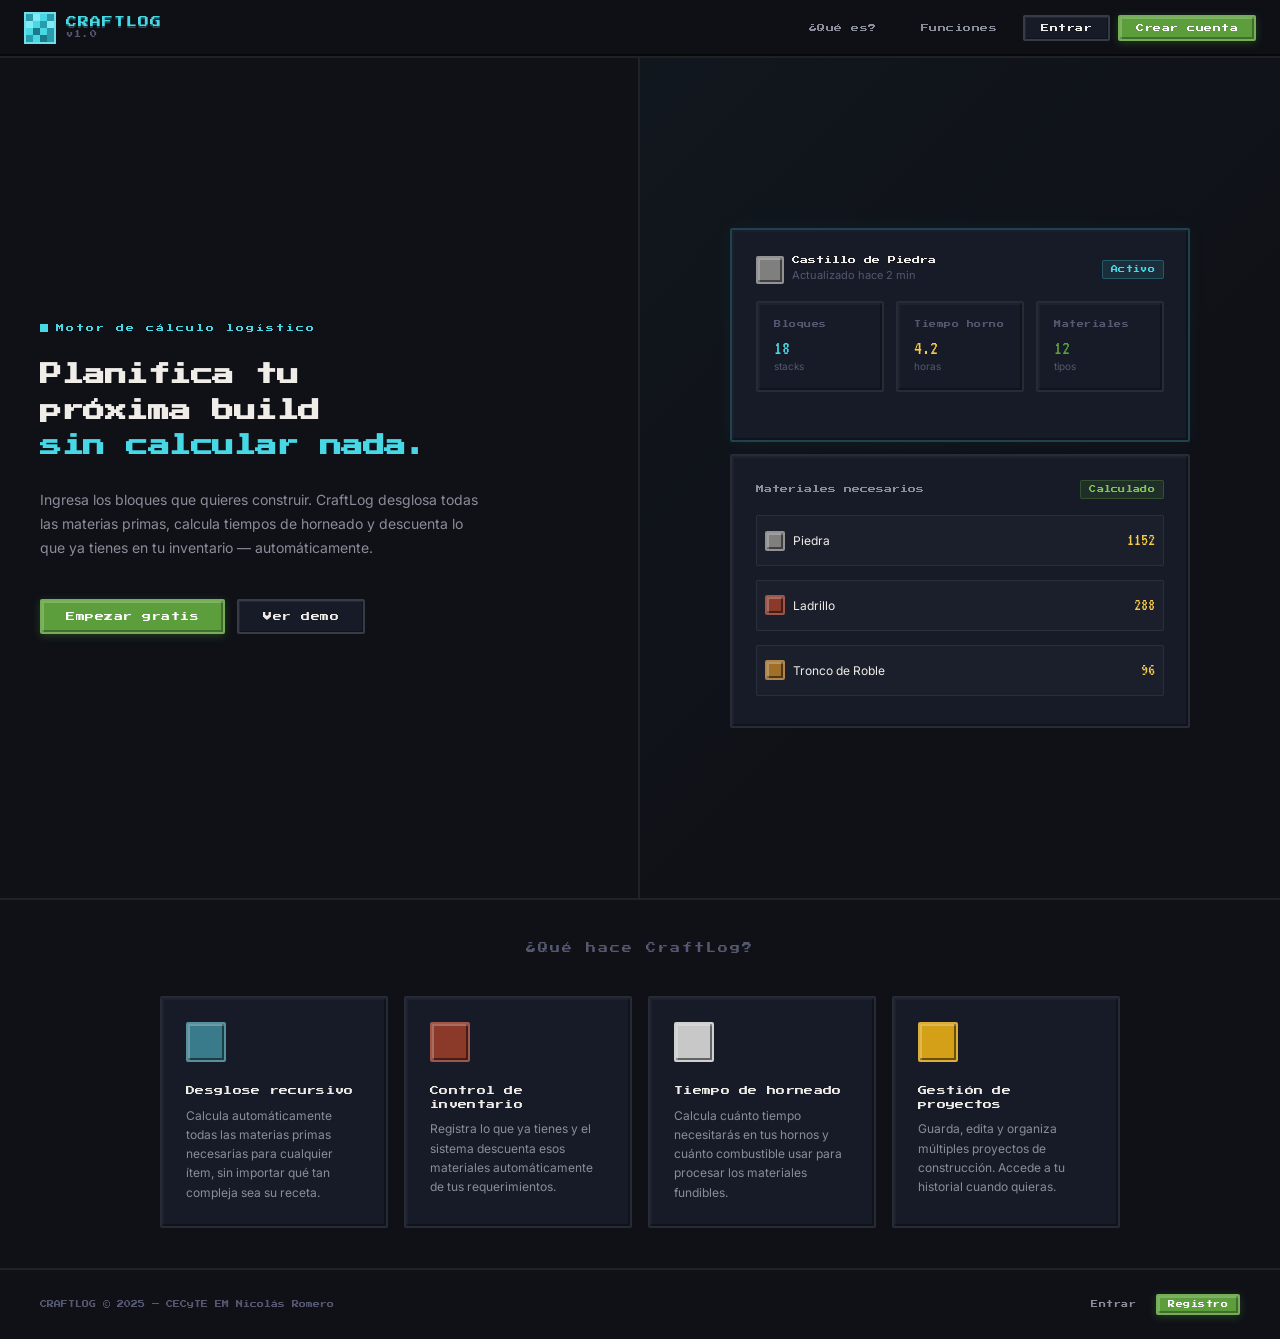
==== index.html @ 0c41ce66 "Avanze de Frontend para el proyecto" ====
<!DOCTYPE html>
<html lang="es">
<head>
  <meta charset="UTF-8">
  <meta name="viewport" content="width=device-width, initial-scale=1.0">
  <title>CraftLog — Calculadora Logística</title>
  <link rel="stylesheet" href="styles.css">
</head>
<body>

  <!-- Navbar -->
  <nav class="navbar">
    <a href="index.html" class="navbar-brand">
      <div class="brand-icon" aria-hidden="true">
        <!-- Pixel diamond icon 4x4 -->
        <div class="brand-icon-pixel dark"></div>
        <div class="brand-icon-pixel light"></div>
        <div class="brand-icon-pixel"></div>
        <div class="brand-icon-pixel dark"></div>
        <div class="brand-icon-pixel light"></div>
        <div class="brand-icon-pixel"></div>
        <div class="brand-icon-pixel dark"></div>
        <div class="brand-icon-pixel light"></div>
        <div class="brand-icon-pixel"></div>
        <div class="brand-icon-pixel darker"></div>
        <div class="brand-icon-pixel"></div>
        <div class="brand-icon-pixel dark"></div>
        <div class="brand-icon-pixel dark"></div>
        <div class="brand-icon-pixel"></div>
        <div class="brand-icon-pixel darker"></div>
        <div class="brand-icon-pixel dark"></div>
      </div>
      <div>
        <div class="brand-text">CRAFTLOG</div>
        <div class="brand-sub">v1.0</div>
      </div>
    </a>

    <div class="nav-links">
      <a href="#que-hace" class="btn btn-ghost">¿Qué es?</a>
      <a href="#features" class="btn btn-ghost">Funciones</a>
      <a href="login.html" class="btn btn-secondary">Entrar</a>
      <a href="register.html" class="btn btn-primary">Crear cuenta</a>
    </div>
  </nav>

  <!-- Hero -->
  <section class="hero">
    <div class="hero-left">
      <div class="hero-eyebrow">Motor de cálculo logístico</div>
      <h1 class="hero-title">
        Planifica tu
        <br>próxima build
        <br><span class="accent">sin calcular nada.</span>
      </h1>
      <p class="hero-desc">
        Ingresa los bloques que quieres construir. CraftLog desglosa
        todas las materias primas, calcula tiempos de horneado y descuenta
        lo que ya tienes en tu inventario — automáticamente.
      </p>
      <div class="hero-ctas">
        <a href="register.html" class="btn btn-primary btn-lg">Empezar gratis</a>
        <a href="#que-hace" class="btn btn-secondary btn-lg">Ver demo</a>
      </div>
    </div>

    <!-- Preview visual -->
    <div class="hero-right" aria-hidden="true">
      <div style="width:100%; max-width:460px;">
        <!-- Fake project card preview -->
        <div class="card card-accent animate-in" style="margin-bottom:12px; animation-delay:0.1s;">
          <div class="flex items-center justify-between mb-md">
            <div class="flex items-center gap-sm">
              <div class="pixel-block block-stone" style="width:28px;height:28px;"></div>
              <div>
                <div style="font-family:var(--font-pixel);font-size:8px;color:var(--text-primary)">Castillo de Piedra</div>
                <div class="text-sm text-muted">Actualizado hace 2 min</div>
              </div>
            </div>
            <span class="badge badge-diamond">Activo</span>
          </div>
          <div class="stats-row" style="grid-template-columns:repeat(3,1fr)">
            <div class="stat-card">
              <div class="stat-label">Bloques</div>
              <div class="stat-value accent" style="font-size:20px">18</div>
              <div class="text-xs text-muted">stacks</div>
            </div>
            <div class="stat-card">
              <div class="stat-label">Tiempo horno</div>
              <div class="stat-value gold" style="font-size:20px">4.2</div>
              <div class="text-xs text-muted">horas</div>
            </div>
            <div class="stat-card">
              <div class="stat-label">Materiales</div>
              <div class="stat-value green" style="font-size:20px">12</div>
              <div class="text-xs text-muted">tipos</div>
            </div>
          </div>
        </div>

        <!-- Fake material list -->
        <div class="card animate-in" style="animation-delay:0.2s;">
          <div class="flex items-center justify-between mb-md">
            <span style="font-family:var(--font-pixel);font-size:8px;color:var(--text-secondary)">Materiales necesarios</span>
            <span class="badge badge-grass">Calculado</span>
          </div>
          <div style="display:flex;flex-direction:column;gap:8px;">
            <div class="summary-item">
              <div class="summary-item-info">
                <div class="pixel-block block-stone" style="width:20px;height:20px;flex-shrink:0"></div>
                <span class="summary-item-name">Piedra</span>
              </div>
              <span class="font-mono text-gold" style="font-size:18px">1152</span>
            </div>
            <div class="summary-item">
              <div class="summary-item-info">
                <div class="pixel-block block-brick" style="width:20px;height:20px;flex-shrink:0"></div>
                <span class="summary-item-name">Ladrillo</span>
              </div>
              <span class="font-mono text-gold" style="font-size:18px">288</span>
            </div>
            <div class="summary-item">
              <div class="summary-item-info">
                <div class="pixel-block block-wood" style="width:20px;height:20px;flex-shrink:0"></div>
                <span class="summary-item-name">Tronco de Roble</span>
              </div>
              <span class="font-mono text-gold" style="font-size:18px">96</span>
            </div>
          </div>
        </div>
      </div>
    </div>
  </section>

  <!-- Features -->
  <section class="features-section" id="features">
    <div class="section-title">¿Qué hace CraftLog?</div>
    <div class="features-grid" id="que-hace">

      <div class="feature-card">
        <div class="pixel-block block-diamond-ore feature-icon" style="width:40px;height:40px;"></div>
        <div class="feature-title">Desglose recursivo</div>
        <p class="feature-desc">
          Calcula automáticamente todas las materias primas necesarias para cualquier ítem, sin importar qué tan compleja sea su receta.
        </p>
      </div>

      <div class="feature-card">
        <div class="pixel-block block-brick feature-icon" style="width:40px;height:40px;"></div>
        <div class="feature-title">Control de inventario</div>
        <p class="feature-desc">
          Registra lo que ya tienes y el sistema descuenta esos materiales automáticamente de tus requerimientos.
        </p>
      </div>

      <div class="feature-card">
        <div class="pixel-block block-iron feature-icon" style="width:40px;height:40px;"></div>
        <div class="feature-title">Tiempo de horneado</div>
        <p class="feature-desc">
          Calcula cuánto tiempo necesitarás en tus hornos y cuánto combustible usar para procesar los materiales fundibles.
        </p>
      </div>

      <div class="feature-card">
        <div class="pixel-block block-gold feature-icon" style="width:40px;height:40px;"></div>
        <div class="feature-title">Gestión de proyectos</div>
        <p class="feature-desc">
          Guarda, edita y organiza múltiples proyectos de construcción. Accede a tu historial cuando quieras.
        </p>
      </div>

    </div>
  </section>

  <!-- Footer simple -->
  <footer style="padding: 24px 40px; border-top: 2px solid var(--border); display:flex; align-items:center; justify-content:space-between;">
    <span style="font-family:var(--font-pixel);font-size:7px;color:var(--text-muted)">CRAFTLOG © 2025 — CECyTE EM Nicolás Romero</span>
    <div class="flex gap-sm">
      <a href="login.html" class="btn btn-ghost btn-sm">Entrar</a>
      <a href="register.html" class="btn btn-primary btn-sm">Registro</a>
    </div>
  </footer>

</body>
</html>
---- styles.css ----
/* ============================================================
   CRAFTLOG — Design System
   Inspirado en Minecraft, con identidad propia
   ============================================================ */

@import url('https://fonts.googleapis.com/css2?family=VT323&family=Press+Start+2P&family=Inter:wght@400;500;600&display=swap');

/* ── Tokens ──────────────────────────────────────────────── */
:root {
  /* Minecraft palette */
  --mc-dirt:     #8B6914;
  --mc-stone:    #7F7F7F;
  --mc-grass:    #5D9E3C;
  --mc-wood:     #A0702A;
  --mc-obsidian: #1A1A2E;
  --mc-diamond:  #47D7E5;
  --mc-gold:     #F7C948;
  --mc-redstone: #D4321F;
  --mc-netherite:#2C2C2C;
  --mc-sky:      #87CEEB;

  /* Design palette */
  --bg:          #0F1117;
  --bg-card:     #161B27;
  --bg-hover:    #1C2235;
  --border:      rgba(255,255,255,0.07);
  --border-strong: rgba(255,255,255,0.14);
  --border-accent: rgba(71,215,229,0.4);

  --text-primary:   #F0EDE8;
  --text-secondary: #8A8D9A;
  --text-muted:     #555870;
  --text-accent:    #47D7E5;
  --text-gold:      #F7C948;
  --text-green:     #5D9E3C;
  --text-red:       #D4321F;

  /* Pixel border style — el elemento firma */
  --pixel-size: 3px;

  /* Spacing */
  --pad-sm: 8px;
  --pad-md: 16px;
  --pad-lg: 24px;
  --pad-xl: 40px;

  /* Typography */
  --font-pixel: 'Press Start 2P', monospace;
  --font-mono:  'VT323', monospace;
  --font-body:  'Inter', sans-serif;

  /* Radius — casi ninguno, es pixel art */
  --radius-sm: 2px;
  --radius-md: 4px;
}

/* ── Reset ───────────────────────────────────────────────── */
*, *::before, *::after { box-sizing: border-box; margin: 0; padding: 0; }
html { scroll-behavior: smooth; }
body {
  font-family: var(--font-body);
  background: var(--bg);
  color: var(--text-primary);
  min-height: 100vh;
  font-size: 14px;
  line-height: 1.6;
  -webkit-font-smoothing: antialiased;
}
a { color: inherit; text-decoration: none; }
button { cursor: pointer; font-family: inherit; }
input, textarea { font-family: inherit; }

/* ── Pixel Border — elemento firma ──────────────────────── */
/* Usa box-shadow en capas para simular borde pixelado */
.pixel-box {
  position: relative;
  border: 2px solid rgba(255,255,255,0.12);
  border-radius: var(--radius-sm);
  box-shadow:
    inset 2px 2px 0 rgba(255,255,255,0.08),
    inset -2px -2px 0 rgba(0,0,0,0.4),
    0 4px 20px rgba(0,0,0,0.5);
}

.pixel-box-accent {
  border: 2px solid rgba(71,215,229,0.3);
  box-shadow:
    inset 2px 2px 0 rgba(71,215,229,0.08),
    inset -2px -2px 0 rgba(0,0,0,0.4),
    0 4px 24px rgba(71,215,229,0.08);
}

/* ── Navbar ──────────────────────────────────────────────── */
.navbar {
  display: flex;
  align-items: center;
  justify-content: space-between;
  padding: 12px var(--pad-lg);
  background: rgba(15,17,23,0.95);
  border-bottom: 2px solid var(--border);
  box-shadow: inset 0 -2px 0 rgba(0,0,0,0.5);
  backdrop-filter: blur(8px);
  position: sticky;
  top: 0;
  z-index: 100;
}

.navbar-brand {
  display: flex;
  align-items: center;
  gap: 10px;
}

.brand-icon {
  width: 32px;
  height: 32px;
  background: var(--mc-diamond);
  image-rendering: pixelated;
  border: 2px solid rgba(255,255,255,0.2);
  box-shadow: inset 1px 1px 0 rgba(255,255,255,0.4), inset -1px -1px 0 rgba(0,0,0,0.4);
  display: grid;
  grid-template-columns: repeat(4,1fr);
  grid-template-rows: repeat(4,1fr);
  overflow: hidden;
}

.brand-icon-pixel {
  background: var(--mc-diamond);
}
.brand-icon-pixel.dark { background: #2A9BAA; }
.brand-icon-pixel.darker { background: #1A7A88; }
.brand-icon-pixel.light { background: #80EAF5; }

.brand-text {
  font-family: var(--font-pixel);
  font-size: 11px;
  color: var(--text-accent);
  letter-spacing: 1px;
  text-shadow: 0 2px 0 rgba(71,215,229,0.3);
  line-height: 1.2;
}
.brand-sub {
  font-size: 7px;
  color: var(--text-muted);
  font-family: var(--font-pixel);
  letter-spacing: 1px;
}

.nav-links {
  display: flex;
  align-items: center;
  gap: 8px;
}

/* ── Botones ─────────────────────────────────────────────── */
.btn {
  display: inline-flex;
  align-items: center;
  gap: 6px;
  padding: 7px 16px;
  font-family: var(--font-pixel);
  font-size: 8px;
  border: 2px solid transparent;
  border-radius: var(--radius-sm);
  cursor: pointer;
  letter-spacing: 0.5px;
  transition: all 0.1s;
  line-height: 1;
  white-space: nowrap;
}

.btn:active { transform: translateY(1px); }

.btn-primary {
  background: var(--mc-grass);
  color: #fff;
  border-color: rgba(255,255,255,0.15);
  box-shadow: inset 2px 2px 0 rgba(255,255,255,0.2), inset -2px -2px 0 rgba(0,0,0,0.3), 0 2px 8px rgba(93,158,60,0.3);
}
.btn-primary:hover {
  background: #6DB845;
  box-shadow: inset 2px 2px 0 rgba(255,255,255,0.2), inset -2px -2px 0 rgba(0,0,0,0.3), 0 4px 16px rgba(93,158,60,0.4);
}

.btn-secondary {
  background: var(--bg-card);
  color: var(--text-primary);
  border-color: var(--border-strong);
  box-shadow: inset 1px 1px 0 rgba(255,255,255,0.05), inset -1px -1px 0 rgba(0,0,0,0.3);
}
.btn-secondary:hover {
  background: var(--bg-hover);
  border-color: rgba(255,255,255,0.2);
}

.btn-ghost {
  background: transparent;
  color: var(--text-secondary);
  border-color: transparent;
}
.btn-ghost:hover {
  background: var(--bg-hover);
  color: var(--text-primary);
}

.btn-danger {
  background: rgba(212,50,31,0.15);
  color: var(--text-red);
  border-color: rgba(212,50,31,0.3);
}
.btn-danger:hover {
  background: rgba(212,50,31,0.25);
}

.btn-accent {
  background: rgba(71,215,229,0.1);
  color: var(--text-accent);
  border-color: rgba(71,215,229,0.3);
  box-shadow: 0 0 12px rgba(71,215,229,0.1);
}
.btn-accent:hover {
  background: rgba(71,215,229,0.18);
  box-shadow: 0 0 20px rgba(71,215,229,0.2);
}

.btn-lg { padding: 11px 24px; font-size: 9px; }
.btn-sm { padding: 5px 10px; font-size: 7px; }
.btn-full { width: 100%; justify-content: center; }

/* ── Inputs ──────────────────────────────────────────────── */
.input-group {
  display: flex;
  flex-direction: column;
  gap: 6px;
}

.input-label {
  font-family: var(--font-pixel);
  font-size: 8px;
  color: var(--text-secondary);
  letter-spacing: 0.5px;
}

.input-field {
  width: 100%;
  padding: 10px 14px;
  background: rgba(255,255,255,0.04);
  border: 2px solid var(--border-strong);
  border-radius: var(--radius-sm);
  color: var(--text-primary);
  font-size: 13px;
  font-family: var(--font-body);
  transition: border-color 0.15s, box-shadow 0.15s;
  outline: none;
  box-shadow: inset 1px 1px 0 rgba(0,0,0,0.3);
}

.input-field:focus {
  border-color: rgba(71,215,229,0.5);
  box-shadow: inset 1px 1px 0 rgba(0,0,0,0.3), 0 0 0 3px rgba(71,215,229,0.08);
}

.input-field::placeholder { color: var(--text-muted); }

/* ── Layout: App Shell ───────────────────────────────────── */
.app-shell {
  display: flex;
  height: 100vh;
  overflow: hidden;
}

/* ── Sidebar ─────────────────────────────────────────────── */
.sidebar {
  width: 240px;
  min-width: 240px;
  background: var(--bg-card);
  border-right: 2px solid var(--border);
  display: flex;
  flex-direction: column;
  overflow: hidden;
  transition: width 0.2s, min-width 0.2s;
  box-shadow: inset -2px 0 0 rgba(0,0,0,0.3);
}

.sidebar.collapsed { width: 0; min-width: 0; }

.sidebar-top {
  padding: var(--pad-md);
  border-bottom: 2px solid var(--border);
}

.sidebar-history {
  flex: 1;
  overflow-y: auto;
  padding: var(--pad-md);
  scrollbar-width: thin;
  scrollbar-color: var(--border-strong) transparent;
}

.history-section {
  margin-bottom: var(--pad-lg);
}

.history-label {
  font-family: var(--font-pixel);
  font-size: 7px;
  color: var(--text-muted);
  letter-spacing: 1px;
  padding: 0 8px;
  margin-bottom: 6px;
}

.history-item {
  display: flex;
  align-items: center;
  gap: 8px;
  padding: 8px;
  border-radius: var(--radius-sm);
  color: var(--text-secondary);
  font-size: 12px;
  border: 1px solid transparent;
  cursor: pointer;
  transition: all 0.1s;
}

.history-item:hover {
  background: var(--bg-hover);
  color: var(--text-primary);
  border-color: var(--border);
}

.history-item.active {
  background: rgba(71,215,229,0.06);
  color: var(--text-accent);
  border-color: rgba(71,215,229,0.2);
}

.history-item-icon {
  width: 16px;
  height: 16px;
  border-radius: 2px;
  flex-shrink: 0;
  border: 1px solid rgba(255,255,255,0.1);
}

/* ── Main Content ────────────────────────────────────────── */
.main-content {
  flex: 1;
  display: flex;
  flex-direction: column;
  overflow: hidden;
  background: var(--bg);
}

.content-header {
  display: flex;
  align-items: center;
  justify-content: space-between;
  padding: 12px var(--pad-lg);
  border-bottom: 2px solid var(--border);
  background: rgba(15,17,23,0.95);
  gap: 16px;
}

.content-header-title {
  font-family: var(--font-pixel);
  font-size: 10px;
  color: var(--text-primary);
  letter-spacing: 0.5px;
}

.content-body {
  flex: 1;
  overflow-y: auto;
  padding: var(--pad-lg);
  scrollbar-width: thin;
  scrollbar-color: var(--border-strong) transparent;
}

/* ── Cards ───────────────────────────────────────────────── */
.card {
  background: var(--bg-card);
  border: 2px solid var(--border);
  border-radius: var(--radius-sm);
  padding: var(--pad-lg);
  box-shadow: inset 2px 2px 0 rgba(255,255,255,0.03), inset -2px -2px 0 rgba(0,0,0,0.3);
}

.card:hover {
  border-color: var(--border-strong);
}

.card-accent {
  border-color: rgba(71,215,229,0.2);
  box-shadow: inset 2px 2px 0 rgba(71,215,229,0.03), inset -2px -2px 0 rgba(0,0,0,0.3), 0 0 20px rgba(71,215,229,0.05);
}

/* ── Projects Grid ───────────────────────────────────────── */
.projects-grid {
  display: grid;
  grid-template-columns: repeat(auto-fill, minmax(220px, 1fr));
  gap: 16px;
}

.project-card {
  background: var(--bg-card);
  border: 2px solid var(--border);
  border-radius: var(--radius-sm);
  padding: var(--pad-lg);
  cursor: pointer;
  transition: all 0.15s;
  position: relative;
  overflow: hidden;
  box-shadow: inset 2px 2px 0 rgba(255,255,255,0.04), inset -2px -2px 0 rgba(0,0,0,0.3);
}

.project-card::before {
  content: '';
  position: absolute;
  top: 0; left: 0; right: 0;
  height: 3px;
  background: var(--mc-stone);
  transition: background 0.15s;
}

.project-card:hover {
  border-color: var(--border-accent);
  transform: translateY(-2px);
  box-shadow: inset 2px 2px 0 rgba(255,255,255,0.04), inset -2px -2px 0 rgba(0,0,0,0.3), 0 8px 24px rgba(0,0,0,0.4);
}

.project-card:hover::before { background: var(--mc-diamond); }

.project-card.add-card {
  border-style: dashed;
  border-color: var(--border-strong);
  display: flex;
  flex-direction: column;
  align-items: center;
  justify-content: center;
  gap: 8px;
  min-height: 160px;
  color: var(--text-muted);
}
.project-card.add-card:hover {
  border-color: rgba(71,215,229,0.4);
  color: var(--text-accent);
  border-style: solid;
}

.project-card-header {
  display: flex;
  align-items: flex-start;
  gap: 12px;
  margin-bottom: 12px;
}

.project-block-icon {
  width: 36px;
  height: 36px;
  flex-shrink: 0;
  image-rendering: pixelated;
  border: 2px solid rgba(255,255,255,0.1);
  border-radius: 2px;
  box-shadow: inset 1px 1px 0 rgba(255,255,255,0.2), inset -1px -1px 0 rgba(0,0,0,0.5);
}

.project-card-name {
  font-family: var(--font-pixel);
  font-size: 9px;
  color: var(--text-primary);
  letter-spacing: 0.3px;
  line-height: 1.4;
}

.project-card-meta {
  font-size: 11px;
  color: var(--text-muted);
  margin-top: 4px;
}

.project-card-footer {
  display: flex;
  align-items: center;
  justify-content: space-between;
  margin-top: 12px;
  padding-top: 12px;
  border-top: 1px solid var(--border);
}

.badge {
  display: inline-flex;
  align-items: center;
  gap: 4px;
  padding: 3px 8px;
  border-radius: var(--radius-sm);
  font-family: var(--font-pixel);
  font-size: 7px;
  letter-spacing: 0.3px;
}

.badge-grass { background: rgba(93,158,60,0.15); color: #7DC954; border: 1px solid rgba(93,158,60,0.3); }
.badge-stone { background: rgba(127,127,127,0.15); color: #ABABAB; border: 1px solid rgba(127,127,127,0.2); }
.badge-diamond { background: rgba(71,215,229,0.1); color: var(--text-accent); border: 1px solid rgba(71,215,229,0.25); }
.badge-gold { background: rgba(247,201,72,0.1); color: var(--text-gold); border: 1px solid rgba(247,201,72,0.25); }
.badge-redstone { background: rgba(212,50,31,0.1); color: #FF6B57; border: 1px solid rgba(212,50,31,0.25); }

/* ── Workspace ───────────────────────────────────────────── */
.workspace {
  display: flex;
  gap: 0;
  height: 100%;
  overflow: hidden;
}

.catalog-panel {
  flex: 1;
  overflow-y: auto;
  padding: var(--pad-lg);
  border-right: 2px solid var(--border);
  scrollbar-width: thin;
  scrollbar-color: var(--border-strong) transparent;
}

.catalog-header {
  display: flex;
  align-items: center;
  gap: 12px;
  margin-bottom: var(--pad-lg);
}

.search-bar {
  flex: 1;
  padding: 8px 14px;
  background: rgba(255,255,255,0.04);
  border: 2px solid var(--border-strong);
  border-radius: var(--radius-sm);
  color: var(--text-primary);
  font-size: 13px;
  outline: none;
  transition: border-color 0.15s;
  box-shadow: inset 1px 1px 0 rgba(0,0,0,0.3);
}
.search-bar:focus {
  border-color: rgba(71,215,229,0.4);
}
.search-bar::placeholder { color: var(--text-muted); }

.catalog-section-title {
  font-family: var(--font-pixel);
  font-size: 7px;
  color: var(--text-muted);
  letter-spacing: 1px;
  margin-bottom: 12px;
  padding-bottom: 8px;
  border-bottom: 1px solid var(--border);
}

.blocks-grid {
  display: grid;
  grid-template-columns: repeat(auto-fill, minmax(90px, 1fr));
  gap: 8px;
  margin-bottom: var(--pad-lg);
}

.block-item {
  display: flex;
  flex-direction: column;
  align-items: center;
  gap: 6px;
  padding: 12px 8px;
  background: var(--bg-card);
  border: 2px solid var(--border);
  border-radius: var(--radius-sm);
  cursor: pointer;
  transition: all 0.1s;
  text-align: center;
  box-shadow: inset 1px 1px 0 rgba(255,255,255,0.04), inset -1px -1px 0 rgba(0,0,0,0.3);
}

.block-item:hover {
  border-color: rgba(71,215,229,0.3);
  background: var(--bg-hover);
  transform: translateY(-1px);
}

.block-item.selected {
  border-color: rgba(71,215,229,0.5);
  background: rgba(71,215,229,0.05);
}

.block-icon-img {
  width: 40px;
  height: 40px;
  image-rendering: pixelated;
  border: 2px solid rgba(255,255,255,0.1);
  border-radius: 2px;
}

.block-name {
  font-size: 10px;
  color: var(--text-secondary);
  line-height: 1.2;
}

/* ── Summary Panel ───────────────────────────────────────── */
.summary-panel {
  width: 280px;
  min-width: 280px;
  background: var(--bg-card);
  display: flex;
  flex-direction: column;
  border-left: 2px solid var(--border);
  transition: width 0.2s, min-width 0.2s;
  box-shadow: inset 2px 0 0 rgba(0,0,0,0.2);
}

.summary-panel.collapsed { width: 0; min-width: 0; overflow: hidden; }

.summary-header {
  padding: var(--pad-md);
  border-bottom: 2px solid var(--border);
  display: flex;
  align-items: center;
  justify-content: space-between;
}

.summary-title {
  font-family: var(--font-pixel);
  font-size: 9px;
  color: var(--text-primary);
}

.summary-list {
  flex: 1;
  overflow-y: auto;
  padding: 8px;
  list-style: none;
  scrollbar-width: thin;
  scrollbar-color: var(--border-strong) transparent;
}

.summary-item {
  display: flex;
  align-items: center;
  justify-content: space-between;
  padding: 10px 8px;
  border-radius: var(--radius-sm);
  border: 1px solid var(--border);
  margin-bottom: 6px;
  background: rgba(255,255,255,0.02);
  gap: 8px;
}

.summary-item-info {
  display: flex;
  align-items: center;
  gap: 8px;
  flex: 1;
  min-width: 0;
}

.summary-item-name {
  font-size: 12px;
  color: var(--text-primary);
  white-space: nowrap;
  overflow: hidden;
  text-overflow: ellipsis;
}

.qty-controls {
  display: flex;
  align-items: center;
  gap: 0;
  flex-shrink: 0;
}

.qty-btn {
  width: 24px;
  height: 24px;
  background: var(--bg);
  border: 1px solid var(--border-strong);
  color: var(--text-primary);
  font-size: 14px;
  display: flex;
  align-items: center;
  justify-content: center;
  cursor: pointer;
  line-height: 1;
  transition: background 0.1s;
}
.qty-btn:first-child { border-radius: 2px 0 0 2px; }
.qty-btn:last-child { border-radius: 0 2px 2px 0; }
.qty-btn:hover { background: var(--bg-hover); }

.qty-number {
  min-width: 36px;
  text-align: center;
  font-family: var(--font-mono);
  font-size: 16px;
  color: var(--text-gold);
  border-top: 1px solid var(--border-strong);
  border-bottom: 1px solid var(--border-strong);
  padding: 0 4px;
  line-height: 22px;
}

.summary-footer {
  padding: var(--pad-md);
  border-top: 2px solid var(--border);
  display: flex;
  flex-direction: column;
  gap: 8px;
}

/* ── Auth Pages ──────────────────────────────────────────── */
.auth-page {
  min-height: 100vh;
  display: flex;
  align-items: center;
  justify-content: center;
  background: var(--bg);
  background-image:
    radial-gradient(circle at 20% 20%, rgba(71,215,229,0.04) 0%, transparent 50%),
    radial-gradient(circle at 80% 80%, rgba(93,158,60,0.04) 0%, transparent 50%);
  padding: var(--pad-lg);
  flex-direction: column;
  gap: var(--pad-lg);
}

.auth-box {
  width: 100%;
  max-width: 380px;
  background: var(--bg-card);
  border: 2px solid var(--border);
  border-radius: var(--radius-sm);
  padding: 32px;
  box-shadow:
    inset 2px 2px 0 rgba(255,255,255,0.04),
    inset -2px -2px 0 rgba(0,0,0,0.4),
    0 24px 48px rgba(0,0,0,0.5);
}

.auth-title {
  font-family: var(--font-pixel);
  font-size: 12px;
  color: var(--text-primary);
  margin-bottom: 4px;
  letter-spacing: 0.5px;
  line-height: 1.4;
}

.auth-sub {
  font-size: 12px;
  color: var(--text-muted);
  margin-bottom: 24px;
}

.auth-form {
  display: flex;
  flex-direction: column;
  gap: 16px;
}

.auth-divider {
  display: flex;
  align-items: center;
  gap: 12px;
  font-size: 11px;
  color: var(--text-muted);
  margin: 4px 0;
}
.auth-divider::before, .auth-divider::after {
  content: '';
  flex: 1;
  height: 1px;
  background: var(--border-strong);
}

.auth-link {
  font-size: 12px;
  color: var(--text-muted);
  text-align: center;
}
.auth-link a {
  color: var(--text-accent);
}
.auth-link a:hover { text-decoration: underline; }

/* ── Landing / Hero ──────────────────────────────────────── */
.hero {
  display: grid;
  grid-template-columns: 1fr 1fr;
  gap: 0;
  min-height: calc(100vh - 60px);
}

.hero-left {
  padding: var(--pad-xl) var(--pad-xl);
  display: flex;
  flex-direction: column;
  justify-content: center;
  border-right: 2px solid var(--border);
}

.hero-eyebrow {
  font-family: var(--font-pixel);
  font-size: 8px;
  color: var(--text-accent);
  letter-spacing: 2px;
  margin-bottom: var(--pad-lg);
  display: flex;
  align-items: center;
  gap: 8px;
}
.hero-eyebrow::before {
  content: '';
  width: 8px; height: 8px;
  background: var(--mc-diamond);
  flex-shrink: 0;
}

.hero-title {
  font-family: var(--font-pixel);
  font-size: 22px;
  color: var(--text-primary);
  line-height: 1.6;
  margin-bottom: var(--pad-lg);
  letter-spacing: -0.5px;
}
.hero-title .accent { color: var(--text-accent); }

.hero-desc {
  font-size: 14px;
  color: var(--text-secondary);
  line-height: 1.7;
  margin-bottom: var(--pad-xl);
  max-width: 440px;
}

.hero-ctas {
  display: flex;
  gap: 12px;
  flex-wrap: wrap;
}

.hero-right {
  padding: var(--pad-xl);
  display: flex;
  align-items: center;
  justify-content: center;
  background: linear-gradient(135deg, rgba(71,215,229,0.03) 0%, transparent 60%);
}

/* ── Features Section ────────────────────────────────────── */
.features-section {
  padding: var(--pad-xl);
  border-top: 2px solid var(--border);
}

.section-title {
  font-family: var(--font-pixel);
  font-size: 10px;
  color: var(--text-muted);
  letter-spacing: 2px;
  text-align: center;
  margin-bottom: var(--pad-xl);
}

.features-grid {
  display: grid;
  grid-template-columns: repeat(auto-fit, minmax(200px, 1fr));
  gap: 16px;
  max-width: 960px;
  margin: 0 auto;
}

.feature-card {
  background: var(--bg-card);
  border: 2px solid var(--border);
  border-radius: var(--radius-sm);
  padding: var(--pad-lg);
  box-shadow: inset 2px 2px 0 rgba(255,255,255,0.03), inset -2px -2px 0 rgba(0,0,0,0.3);
}

.feature-icon {
  width: 40px;
  height: 40px;
  margin-bottom: 16px;
  image-rendering: pixelated;
}

.feature-title {
  font-family: var(--font-pixel);
  font-size: 9px;
  color: var(--text-primary);
  margin-bottom: 8px;
  letter-spacing: 0.3px;
  line-height: 1.5;
}

.feature-desc {
  font-size: 12px;
  color: var(--text-secondary);
  line-height: 1.6;
}

/* ── Stat Cards ──────────────────────────────────────────── */
.stats-row {
  display: grid;
  grid-template-columns: repeat(3, 1fr);
  gap: 12px;
  margin-bottom: var(--pad-lg);
}

.stat-card {
  background: var(--bg-card);
  border: 2px solid var(--border);
  border-radius: var(--radius-sm);
  padding: var(--pad-md);
  box-shadow: inset 2px 2px 0 rgba(255,255,255,0.03), inset -2px -2px 0 rgba(0,0,0,0.3);
}

.stat-label {
  font-family: var(--font-pixel);
  font-size: 7px;
  color: var(--text-muted);
  letter-spacing: 0.5px;
  margin-bottom: 8px;
}

.stat-value {
  font-family: var(--font-mono);
  font-size: 28px;
  color: var(--text-primary);
  line-height: 1;
}

.stat-value.green { color: var(--text-green); }
.stat-value.accent { color: var(--text-accent); }
.stat-value.gold { color: var(--text-gold); }

/* ── Pixel Block preview icons ───────────────────────────── */
.pixel-block {
  display: inline-block;
  width: 40px;
  height: 40px;
  image-rendering: pixelated;
  border: 2px solid rgba(255,255,255,0.15);
  border-radius: 2px;
  box-shadow: inset 2px 2px 0 rgba(255,255,255,0.25), inset -2px -2px 0 rgba(0,0,0,0.5);
}

/* Bloque de piedra */
.block-stone { background: #7F7F7F; }
.block-grass-top { background: #5D9E3C; }
.block-wood { background: #A0702A; }
.block-diamond-ore { background: #3A7B8B; }
.block-iron { background: #C8C8C8; }
.block-obsidian { background: #1A1A2E; }
.block-brick { background: #8B3A2A; }
.block-gold { background: #D4A017; }

/* ── Dropdown ────────────────────────────────────────────── */
.dropdown { position: relative; }
.dropdown-menu {
  position: absolute;
  right: 0; top: calc(100% + 8px);
  background: var(--bg-card);
  border: 2px solid var(--border-strong);
  border-radius: var(--radius-sm);
  min-width: 180px;
  z-index: 200;
  overflow: hidden;
  box-shadow: 0 8px 32px rgba(0,0,0,0.5);
  display: none;
}
.dropdown:focus-within .dropdown-menu,
.dropdown.open .dropdown-menu { display: block; }

.dropdown-item {
  display: flex;
  align-items: center;
  gap: 8px;
  padding: 10px 16px;
  font-size: 13px;
  color: var(--text-secondary);
  cursor: pointer;
  transition: all 0.1s;
  border: none;
  background: none;
  width: 100%;
  text-align: left;
}
.dropdown-item:hover {
  background: var(--bg-hover);
  color: var(--text-primary);
}
.dropdown-item.danger { color: var(--text-red); }
.dropdown-item.danger:hover { background: rgba(212,50,31,0.1); }

.dropdown-sep {
  height: 1px;
  background: var(--border);
  margin: 4px 0;
}

/* ── Profile avatar ──────────────────────────────────────── */
.avatar {
  width: 32px;
  height: 32px;
  border-radius: 2px;
  background: var(--mc-grass);
  display: flex;
  align-items: center;
  justify-content: center;
  font-family: var(--font-pixel);
  font-size: 9px;
  color: #fff;
  border: 2px solid rgba(255,255,255,0.15);
  box-shadow: inset 1px 1px 0 rgba(255,255,255,0.2), inset -1px -1px 0 rgba(0,0,0,0.3);
  flex-shrink: 0;
  cursor: pointer;
}

/* ── Toggle sidebar btn ──────────────────────────────────── */
.toggle-btn {
  background: transparent;
  border: 1px solid var(--border-strong);
  color: var(--text-secondary);
  padding: 6px 8px;
  border-radius: var(--radius-sm);
  font-size: 16px;
  line-height: 1;
  cursor: pointer;
  transition: all 0.1s;
}
.toggle-btn:hover {
  background: var(--bg-hover);
  color: var(--text-primary);
}

/* ── Empty state ─────────────────────────────────────────── */
.empty-state {
  display: flex;
  flex-direction: column;
  align-items: center;
  justify-content: center;
  padding: 60px var(--pad-lg);
  text-align: center;
  gap: 16px;
}

.empty-icon {
  width: 64px;
  height: 64px;
  image-rendering: pixelated;
  opacity: 0.3;
}

.empty-title {
  font-family: var(--font-pixel);
  font-size: 9px;
  color: var(--text-secondary);
}

.empty-desc {
  font-size: 12px;
  color: var(--text-muted);
  max-width: 240px;
}

/* ── Back link ───────────────────────────────────────────── */
.back-link {
  display: inline-flex;
  align-items: center;
  gap: 6px;
  font-size: 12px;
  color: var(--text-muted);
  padding: 6px 0;
  transition: color 0.1s;
}
.back-link:hover { color: var(--text-primary); }

/* ── Section divider ─────────────────────────────────────── */
.divider {
  height: 1px;
  background: var(--border);
  margin: var(--pad-lg) 0;
}

/* ── Utilities ───────────────────────────────────────────── */
.flex { display: flex; }
.flex-col { flex-direction: column; }
.items-center { align-items: center; }
.justify-between { justify-content: space-between; }
.gap-sm { gap: 8px; }
.gap-md { gap: 16px; }
.gap-lg { gap: 24px; }
.mt-sm { margin-top: 8px; }
.mt-md { margin-top: 16px; }
.mt-lg { margin-top: 24px; }
.mb-md { margin-bottom: 16px; }
.text-center { text-align: center; }
.font-pixel { font-family: var(--font-pixel); }
.font-mono { font-family: var(--font-mono); }
.text-muted { color: var(--text-muted); }
.text-secondary { color: var(--text-secondary); }
.text-accent { color: var(--text-accent); }
.text-gold { color: var(--text-gold); }
.text-green { color: var(--text-green); }
.text-sm { font-size: 11px; }
.text-xs { font-size: 10px; }
.w-full { width: 100%; }
.hidden { display: none !important; }

/* ── Pixel art decorative elements ──────────────────────── */
.pixel-divider {
  display: flex;
  align-items: center;
  gap: 4px;
  margin: var(--pad-md) 0;
}
.pixel-divider span {
  display: inline-block;
  width: 4px; height: 4px;
  background: var(--border-strong);
}
.pixel-divider::before, .pixel-divider::after {
  content: '';
  flex: 1;
  height: 1px;
  background: var(--border);
}

/* ── Scrollbar global ────────────────────────────────────── */
::-webkit-scrollbar { width: 6px; height: 6px; }
::-webkit-scrollbar-track { background: transparent; }
::-webkit-scrollbar-thumb { background: var(--border-strong); border-radius: 2px; }
::-webkit-scrollbar-thumb:hover { background: rgba(255,255,255,0.2); }

/* ── Animations ──────────────────────────────────────────── */
@keyframes pulse-accent {
  0%, 100% { box-shadow: 0 0 12px rgba(71,215,229,0.1); }
  50% { box-shadow: 0 0 24px rgba(71,215,229,0.25); }
}

@keyframes fadeInUp {
  from { opacity: 0; transform: translateY(8px); }
  to { opacity: 1; transform: translateY(0); }
}

.animate-in {
  animation: fadeInUp 0.3s ease forwards;
}

/* ── Responsive ──────────────────────────────────────────── */
@media (max-width: 768px) {
  .hero { grid-template-columns: 1fr; }
  .hero-right { display: none; }
  .hero-title { font-size: 14px; }
  .stats-row { grid-template-columns: 1fr 1fr; }
  .sidebar { position: absolute; z-index: 50; height: 100%; }
  .summary-panel { position: absolute; right: 0; z-index: 50; height: 100%; }
}
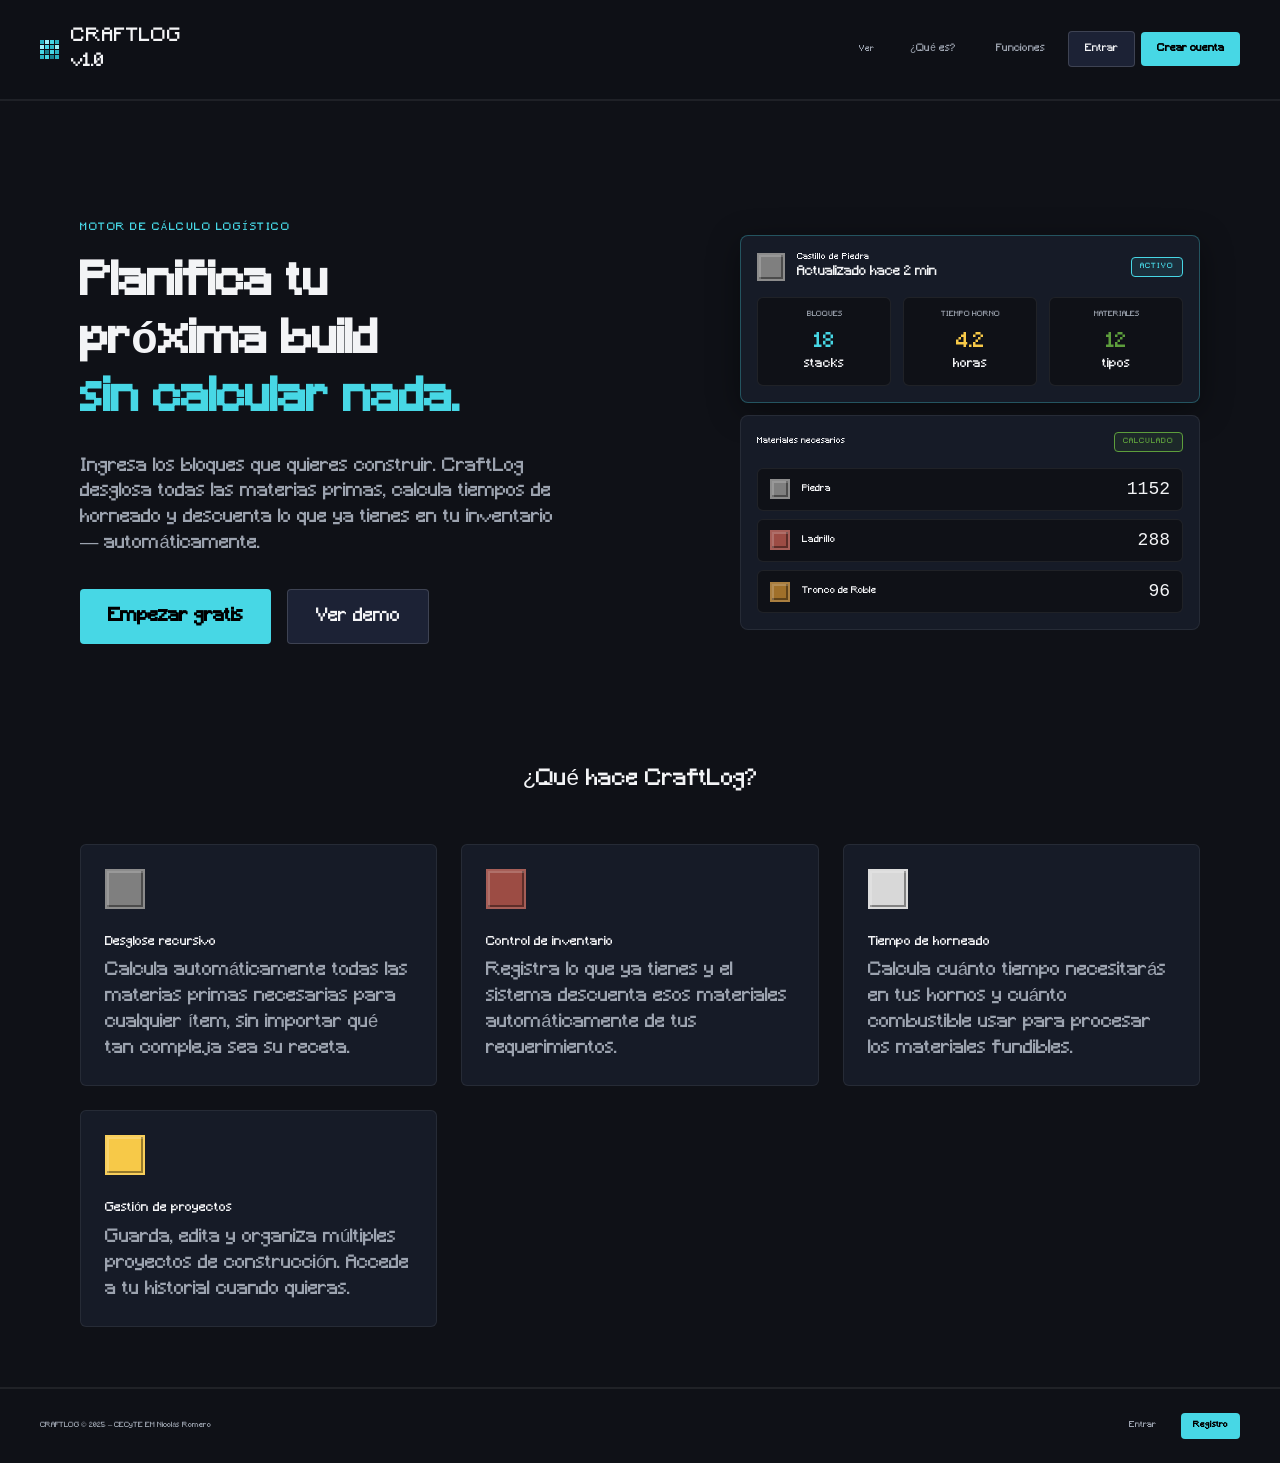
==== commit 234257f3: "Actualizando estructura index" ====
--- a/index.html
+++ b/index.html
@@ -4,7 +4,8 @@
   <meta charset="UTF-8">
   <meta name="viewport" content="width=device-width, initial-scale=1.0">
   <title>CraftLog — Calculadora Logística</title>
-  <link rel="stylesheet" href="styles.css">
+  <link rel="stylesheet" href="CSS/base.css">
+  <link rel="stylesheet" href="CSS/index.css">
 </head>
 <body>
 
@@ -37,6 +38,9 @@
     </a>
 
     <div class="nav-links">
+      <button id="accessibility-toggle" class="btn btn-ghost btn-sm" title="Modo daltónico" style="font-family: var(--font-pixel); font-size: 8px;">
+        Ver
+      </button>
       <a href="#que-hace" class="btn btn-ghost">¿Qué es?</a>
       <a href="#features" class="btn btn-ghost">Funciones</a>
       <a href="login.html" class="btn btn-secondary">Entrar</a>
@@ -181,5 +185,23 @@
     </div>
   </footer>
 
+  <script>
+    const accessibilityBtn = document.getElementById('accessibility-toggle');
+    
+    // Comprobar si el usuario ya tenía activado el modo previamente
+    if (localStorage.getItem('colorblindMode') === 'true') {
+      document.body.classList.add('colorblind-mode');
+      accessibilityBtn.textContent = 'Normal';
+    }
+
+    accessibilityBtn.addEventListener('click', () => {
+      const isAccessible = document.body.classList.toggle('colorblind-mode');
+      // Guardar la preferencia en el almacenamiento local del navegador
+      localStorage.setItem('colorblindMode', isAccessible);
+      
+      // Cambiar el texto del botón de forma dinámica
+      accessibilityBtn.textContent = isAccessible ? 'Normal' : 'Ver';
+    });
+  </script>
 </body>
 </html>
--- a/CSS/base.css
+++ b/CSS/base.css
@@ -0,0 +1,198 @@
+/* ============================================================
+   CRAFTLOG — Design System & Base Globals
+   ============================================================ */
+
+@font-face {
+  font-family: 'Press Start 2P';
+  src: url('../fonts/Minecraft.ttf') format('truetype');
+  font-display: swap;
+}
+
+@font-face {
+  font-family: 'VT323';
+  src: url('../fonts/Minecraft.ttf') format('truetype');
+  font-display: swap;
+}
+
+/* ── Tokens de Diseño y Escalado Fluido ──────────────────── */
+:root {
+  /* Minecraft Palette */
+  --mc-dirt:      #8B6914;
+  --mc-stone:     #7F7F7F;
+  --mc-grass:     #5D9E3C;
+  --mc-wood:      #A0702A;
+  --mc-iron:      #D8D8D8;
+  --mc-obsidian:  #1A1A2E;
+  --mc-diamond:   #47D7E5;
+  --mc-gold:      #F7C948;
+  --mc-redstone:  #D4321F;
+  --mc-netherite: #2C2C2C;
+
+  /* App Palette */
+  --bg:           #0F1117;
+  --bg-card:      #161B27;
+  --bg-hover:     #1C2235;
+  --border:       rgba(255, 255, 255, 0.07);
+  --border-strong: rgba(255, 255, 255, 0.15);
+  --text:         #F3F4F6;
+  --text-muted:   #9CA3AF;
+  
+  /* Fuentes base */
+  --font-pixel:   'Press Start 2P', monospace;
+  --font-text:    'VT323', sans-serif;
+
+  /* Escalado de fuentes inteligente según pantalla (min, recomendado, max) */
+  --fs-title: clamp(1.5rem, 4vw + 0.5rem, 2.8rem);
+  --fs-subtitle: clamp(1rem, 2vw + 0.5rem, 1.4rem);
+  --fs-body: clamp(0.95rem, 1.2vw + 0.3rem, 1.15rem);
+  --fs-pixel-sm: clamp(7px, 0.6vw + 3px, 10px);
+}
+
+/* ── Reset Global ────────────────────────────────────────── */
+*, *::before, *::after {
+  box-sizing: border-box;
+  margin: 0;
+  padding: 0;
+}
+
+body {
+  background-color: var(--bg);
+  color: var(--text);
+  font-family: var(--font-text);
+  font-size: var(--fs-body);
+  line-height: 1.4;
+  overflow-x: hidden;
+  min-height: 100vh;
+}
+
+a {
+  text-decoration: none;
+  color: inherit;
+}
+
+/* ── Componentes Reutilizables (Botones y Flex) ─────────── */
+.flex { display: flex; }
+.gap-sm { gap: 12px; }
+.gap-md { gap: 24px; }
+
+.btn {
+  font-family: var(--font-pixel);
+  font-size: var(--fs-pixel-sm);
+  padding: 10px 16px;
+  border-radius: 4px;
+  cursor: pointer;
+  transition: all 0.2s ease;
+  display: inline-flex;
+  align-items: center;
+  justify-content: center;
+}
+
+/* ── Elementos Pixel Art Generales ───────────────────────── */
+.pixel-divider {
+  display: flex;
+  align-items: center;
+  gap: 4px;
+  margin: 24px 0;
+}
+.pixel-divider span {
+  display: inline-block;
+  width: 4px; height: 4px;
+  background: var(--border-strong);
+}
+.pixel-divider::before, .pixel-divider::after {
+  content: '';
+  flex: 1;
+  height: 1px;
+  background: var(--border);
+}
+
+/* ── Scrollbar Custom ────────────────────────────────────── */
+::-webkit-scrollbar { width: 6px; height: 6px; }
+::-webkit-scrollbar-track { background: transparent; }
+::-webkit-scrollbar-thumb { background: var(--border-strong); border-radius: 2px; }
+::-webkit-scrollbar-thumb:hover { background: rgba(255, 255, 255, 0.2); }
+
+/* ── Animaciones ─────────────────────────────────────────── */
+@keyframes pulse-accent {
+  0%, 100% { box-shadow: 0 0 12px rgba(71, 215, 229, 0.1); }
+  50% { box-shadow: 0 0 24px rgba(71, 215, 229, 0.25); }
+}
+
+@keyframes fadeInUp {
+  from { opacity: 0; transform: translateY(12px); }
+  to { opacity: 1; transform: translateY(0); }
+}
+
+.animate-fade-in {
+  animation: fadeInUp 0.6s ease forwards;
+}
+
+/* ── Utilidades de Flexbox y Espaciado ───────────────────── */
+.items-center { align-items: center; }
+.justify-between { justify-content: space-between; }
+.mb-md { margin-bottom: 16px; }
+
+/* ── Utilidades de Texto y Color ─────────────────────────── */
+.text-sm { font-size: clamp(0.75rem, 1vw, 0.875rem); }
+.text-xs { font-size: 0.75rem; }
+.font-mono { font-family: monospace; }
+.accent { color: var(--mc-diamond); }
+.gold { color: var(--mc-gold); }
+.green { color: var(--mc-grass); }
+
+/* ── Variaciones de Botones ──────────────────────────────── */
+.btn-primary { background: var(--mc-diamond); color: #000; font-weight: bold; }
+.btn-primary:hover { background: #5ce6f5; transform: translateY(-2px); }
+
+.btn-secondary { background: var(--bg-hover); border: 1px solid var(--border-strong); color: var(--text); }
+.btn-secondary:hover { background: var(--border-strong); }
+
+.btn-ghost { background: transparent; border: 1px solid transparent; color: var(--text-muted); }
+.btn-ghost:hover { color: var(--text); border-color: var(--border); }
+
+.btn-lg { padding: 14px 28px; font-size: var(--fs-body); }
+.btn-sm { padding: 6px 12px; font-size: 8px; }
+
+/* ── Etiquetas (Badges) ──────────────────────────────────── */
+.badge {
+  font-family: var(--font-pixel);
+  font-size: 7px;
+  padding: 4px 8px;
+  border-radius: 4px;
+  text-transform: uppercase;
+  letter-spacing: 1px;
+}
+.badge-diamond { background: rgba(71, 215, 229, 0.1); color: var(--mc-diamond); border: 1px solid var(--mc-diamond); }
+.badge-grass { background: rgba(93, 158, 60, 0.1); color: var(--mc-grass); border: 1px solid var(--mc-grass); }
+
+/* ── Tarjetas (Cards) ────────────────────────────────────── */
+.card {
+  background: var(--bg-card);
+  border: 1px solid var(--border);
+  border-radius: 8px;
+  padding: 16px;
+}
+.card-accent {
+  border-color: rgba(71, 215, 229, 0.3);
+  box-shadow: 0 8px 32px rgba(0, 0, 0, 0.4);
+}
+
+/* ── Configuración para Daltonismo (Paleta Seguro/Contraste) ── */
+body.colorblind-mode {
+  /* Reemplazamos los tonos conflictivos rojo/verde por azul/naranja adaptados */
+  --mc-grass:     #0072B2; /* Azul intenso altamente visible */
+  --mc-redstone:  #D55E00; /* Naranja rojizo brillante */
+  --mc-dirt:      #73543F;
+  --mc-diamond:   #56B4E9; /* Celeste cielo de alto contraste */
+  --mc-gold:      #F0E442; /* Amarillo puro */
+  
+  /* Ajuste visual para el estado activo */
+  --accent: var(--mc-diamond);
+}
+
+/* Pequeño feedback visual al activar el botón */
+body.colorblind-mode #accessibility-toggle {
+  background: var(--bg-hover);
+  border-color: var(--mc-diamond);
+  color: var(--mc-diamond);
+}
--- a/CSS/index.css
+++ b/CSS/index.css
@@ -0,0 +1,241 @@
+/* ============================================================
+   CRAFTLOG — Index / Landing Page Styles
+   ============================================================ */
+
+/* ── Navbar ──────────────────────────────────────────────── */
+.navbar {
+  display: flex;
+  align-items: center;
+  justify-content: space-between;
+  padding: clamp(12px, 2vw, 24px) clamp(16px, 4vw, 40px);
+  border-bottom: 2px solid var(--border);
+  background: rgba(15, 17, 23, 0.85);
+  backdrop-filter: blur(8px);
+  position: sticky;
+  top: 0;
+  z-index: 100;
+}
+
+.navbar-brand {
+  display: flex;
+  align-items: center;
+  gap: 12px;
+}
+
+.brand-text {
+  font-family: var(--font-pixel);
+  font-size: clamp(12px, 1.5vw, 18px);
+  letter-spacing: 1px;
+}
+
+/* Icono de diamante hecho con pixeles */
+.brand-icon {
+  display: grid;
+  grid-template-columns: repeat(4, 4px);
+  gap: 1px;
+}
+.brand-icon-pixel {
+  width: 4px; height: 4px;
+  background: var(--mc-diamond);
+}
+.brand-icon-pixel.dark { background: #2cb5c4; }
+.brand-icon-pixel.darker { background: #1a8391; }
+.brand-icon-pixel.light { background: #9bf2fa; }
+
+/* ── Hero Section (Corregido a 2 Columnas) ──────────────── */
+.hero {
+  display: flex;
+  flex-direction: column;
+  align-items: center;
+  gap: 40px;
+  padding: clamp(60px, 10vw, 120px) clamp(20px, 5vw, 40px);
+  max-width: 1200px;
+  margin: 0 auto;
+}
+
+/* En PC se pone en dos columnas */
+@media (min-width: 850px) {
+  .hero {
+    flex-direction: row;
+    justify-content: space-between;
+    align-items: center;
+  }
+  .hero-left {
+    flex: 1;
+    max-width: 55%;
+    text-align: left;
+  }
+  .hero-right {
+    flex: 1;
+    display: flex;
+    justify-content: flex-end;
+  }
+}
+
+.hero-eyebrow {
+  font-family: var(--font-pixel);
+  font-size: 10px;
+  color: var(--mc-diamond);
+  margin-bottom: 20px;
+  text-transform: uppercase;
+  letter-spacing: 1.5px;
+}
+
+.hero-title {
+  font-family: var(--font-pixel);
+  font-size: var(--fs-title);
+  line-height: 1.3;
+  margin-bottom: 24px;
+}
+
+.hero-desc {
+  color: var(--text-muted);
+  font-size: var(--fs-body);
+  margin-bottom: 32px;
+  max-width: 90%;
+}
+
+.hero-ctas {
+  display: flex;
+  gap: 16px;
+  flex-wrap: wrap;
+}
+
+/* ── Estilos de las mini-tarjetas de estadísticas ────────── */
+.stats-row {
+  display: grid;
+  gap: 12px;
+  margin-top: 16px;
+}
+.stat-card {
+  background: var(--bg);
+  border: 1px solid var(--border);
+  padding: 12px;
+  border-radius: 6px;
+  text-align: center;
+}
+.stat-label {
+  font-family: var(--font-pixel);
+  font-size: 7px;
+  color: var(--text-muted);
+  margin-bottom: 8px;
+  text-transform: uppercase;
+}
+
+/* ── Lista de materiales (Summary Items) ─────────────────── */
+.summary-item {
+  display: flex;
+  align-items: center;
+  justify-content: space-between;
+  background: var(--bg);
+  padding: 8px 12px;
+  border-radius: 6px;
+  border: 1px solid var(--border);
+}
+.summary-item-info {
+  display: flex;
+  align-items: center;
+  gap: 12px;
+}
+.summary-item-name {
+  font-family: var(--font-pixel);
+  font-size: 9px;
+  color: var(--text);
+}
+
+/* ── Fallbacks de bloques faltantes ──────────────────────── */
+.block-brick { background-color: #9c4c44; }
+.block-diamond-ore { background-color: #7f7f7f; }
+
+/* ── Título de Secciones ─────────────────────────────────── */
+.section-title {
+  font-family: var(--font-pixel);
+  font-size: var(--fs-subtitle);
+  text-align: center;
+  margin-bottom: 48px;
+  color: var(--text);
+}
+
+/* ── Features Grid (Se adapta a cualquier pantalla) ─────── */
+.features-grid {
+  display: grid;
+  /* Crea columnas automáticas de mínimo 280px, si no caben se bajan solas */
+  grid-template-columns: repeat(auto-fit, minmax(280px, 1fr));
+  gap: 24px;
+  padding: 0 clamp(16px, 5vw, 40px) 60px clamp(16px, 5vw, 40px);
+  max-width: 1200px;
+  margin: 0 auto;
+}
+
+.feature-card {
+  background: var(--bg-card);
+  border: 1px solid var(--border);
+  border-radius: 6px;
+  padding: 24px;
+  transition: transform 0.2s ease, border-color 0.2s ease;
+}
+
+.feature-card:hover {
+  transform: translateY(-4px);
+  border-color: var(--border-strong);
+  background: var(--bg-hover);
+}
+
+.feature-title {
+  font-family: var(--font-pixel);
+  font-size: clamp(10px, 1vw + 2px, 12px);
+  margin: 16px 0 8px 0;
+}
+
+.feature-desc {
+  color: var(--text-muted);
+  font-size: var(--fs-body);
+}
+
+/* ── Sistema de Bloques de Minecraft con Fallback ────────── */
+.pixel-block {
+  display: inline-block;
+  width: 40px;
+  height: 40px;
+  image-rendering: pixelated;
+  image-rendering: crisp-edges;
+  border: 2px solid rgba(255, 255, 255, 0.1);
+  box-shadow: inset 2px 2px 0 rgba(255, 255, 255, 0.2), 
+              inset -2px -2px 0 rgba(0, 0, 0, 0.4);
+  background-size: cover;
+  background-position: center;
+  background-repeat: no-repeat;
+  
+  /* Aquí está la magia: Usa la variable del HTML o ninguna si no existe */
+  background-image: var(--block-img, none); 
+}
+/* Clases específicas: El background-color entra si la url falla o no existe */
+.block-stone {
+  background-color: var(--mc-stone);
+  background-image: url('../img/blocks/stone.png');
+}
+
+.block-iron {
+  background-color: var(--mc-iron);
+  background-image: url('../img/blocks/iron_block.png');
+}
+
+.block-gold {
+  background-color: var(--mc-gold);
+  background-image: url('../img/blocks/gold_block.png');
+}
+
+.block-diamond {
+  background-color: var(--mc-diamond);
+  background-image: url('../img/blocks/diamond_block.png');
+}
+
+.block-grass {
+  background-color: var(--mc-grass);
+  background-image: url('../img/blocks/grass_block_side.png');
+}
+
+.block-wood {
+  background-color: var(--mc-wood);
+  background-image: url('../img/blocks/oak_log.png');
+}
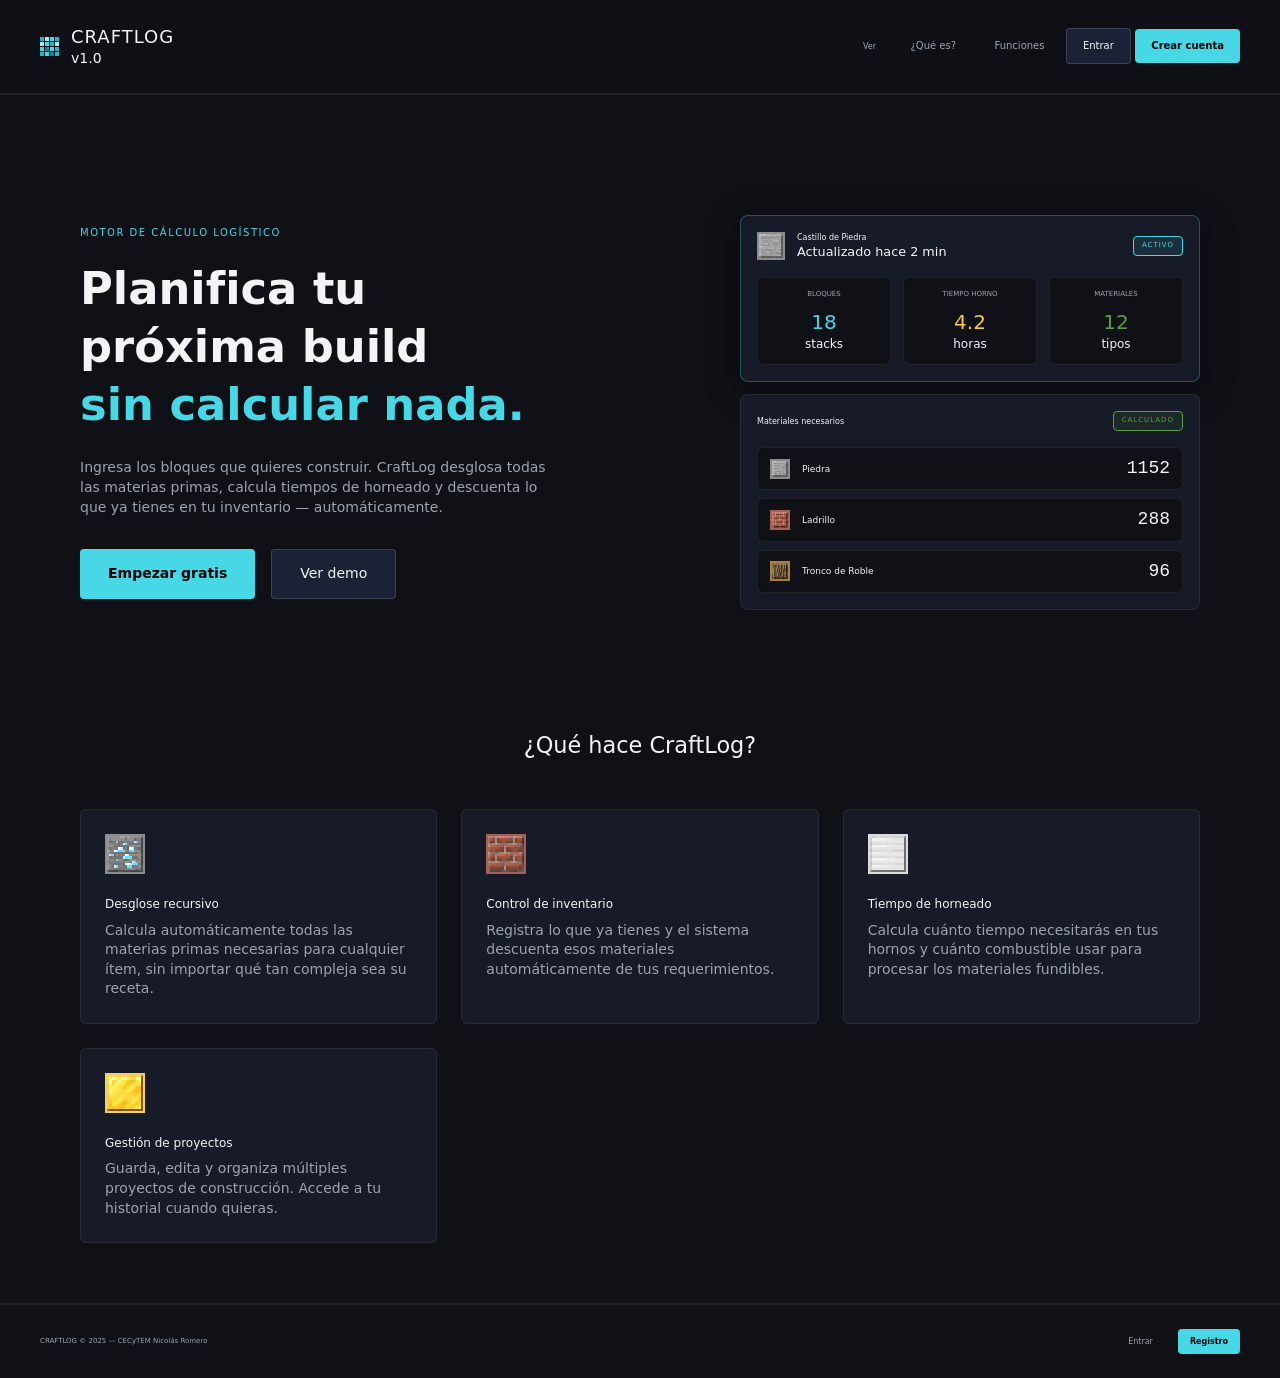
==== commit 33249930: "Solución de conflictos" ====
--- a/index.html
+++ b/index.html
@@ -178,7 +178,7 @@
 
   <!-- Footer simple -->
   <footer style="padding: 24px 40px; border-top: 2px solid var(--border); display:flex; align-items:center; justify-content:space-between;">
-    <span style="font-family:var(--font-pixel);font-size:7px;color:var(--text-muted)">CRAFTLOG © 2025 — CECyTE EM Nicolás Romero</span>
+    <span style="font-family:var(--font-pixel);font-size:7px;color:var(--text-muted)">CRAFTLOG © 2025 — CECyTEM Nicolás Romero</span>
     <div class="flex gap-sm">
       <a href="login.html" class="btn btn-ghost btn-sm">Entrar</a>
       <a href="register.html" class="btn btn-primary btn-sm">Registro</a>
--- a/CSS/base.css
+++ b/CSS/base.css
@@ -195,4 +195,26 @@
   background: var(--bg-hover);
   border-color: var(--mc-diamond);
   color: var(--mc-diamond);
+}
+
+/* ── Configuración de Tipografías por Defecto (Modo Estándar) ── */
+:root {
+  /* Por defecto, la fuente de texto y de títulos es limpia y legible */
+  --font-text:  system-ui, -apple-system, BlinkMacSystemFont, 'Segoe UI', Roboto, sans-serif;
+  --font-pixel: system-ui, -apple-system, BlinkMacSystemFont, 'Segoe UI', Roboto, sans-serif;
+  
+  /* Mantienes tus tamaños normales... */
+  --fs-body: 14px;
+}
+
+/* ── Cuando se activa el Modo Minecraft, se inyecta la fuente pixelada ── */
+body.mc-classic-theme {
+  --font-text:  'VT323', monospace;
+  --font-pixel: 'Press Start 2P', display;
+}
+
+/* ── Cuando se activa el Modo Daltónico (Mantiene la fuente limpia para mejor accesibilidad) ── */
+body.colorblind-mode {
+  --font-text:  system-ui, -apple-system, BlinkMacSystemFont, 'Segoe UI', Roboto, sans-serif;
+  --font-pixel: system-ui, -apple-system, BlinkMacSystemFont, 'Segoe UI', Roboto, sans-serif;
 }
--- a/CSS/index.css
+++ b/CSS/index.css
@@ -206,36 +206,37 @@
   background-position: center;
   background-repeat: no-repeat;
   
-  /* Aquí está la magia: Usa la variable del HTML o ninguna si no existe */
-  background-image: var(--block-img, none); 
-}
+  /* ELIMINAMOS background-image: var(--block-img, none); de aquí */
+}
+
 /* Clases específicas: El background-color entra si la url falla o no existe */
 .block-stone {
   background-color: var(--mc-stone);
-  background-image: url('../img/blocks/stone.png');
+  background-image: url('../img/stone.png');
 }
 
 .block-iron {
   background-color: var(--mc-iron);
-  background-image: url('../img/blocks/iron_block.png');
+  background-image: url('../img/iron.png');
 }
 
 .block-gold {
   background-color: var(--mc-gold);
-  background-image: url('../img/blocks/gold_block.png');
-}
-
-.block-diamond {
-  background-color: var(--mc-diamond);
-  background-image: url('../img/blocks/diamond_block.png');
-}
-
-.block-grass {
-  background-color: var(--mc-grass);
-  background-image: url('../img/blocks/grass_block_side.png');
+  background-image: url('../img/gold.png');
 }
 
 .block-wood {
   background-color: var(--mc-wood);
-  background-image: url('../img/blocks/oak_log.png');
+  background-image: url('../img/oak_wood.png');
+}
+
+/* Agregamos los que te faltaban en las clases individuales */
+.block-brick { 
+  background-color: #9c4c44; 
+  background-image: url('../img/brick.png'); /* Asegúrate de que se llame así en tu carpeta */
+}
+
+.block-diamond-ore { 
+  background-color: #7f7f7f; 
+  background-image: url('../img/diamond_ore.png'); /* Asegúrate de que se llame así */
 }
